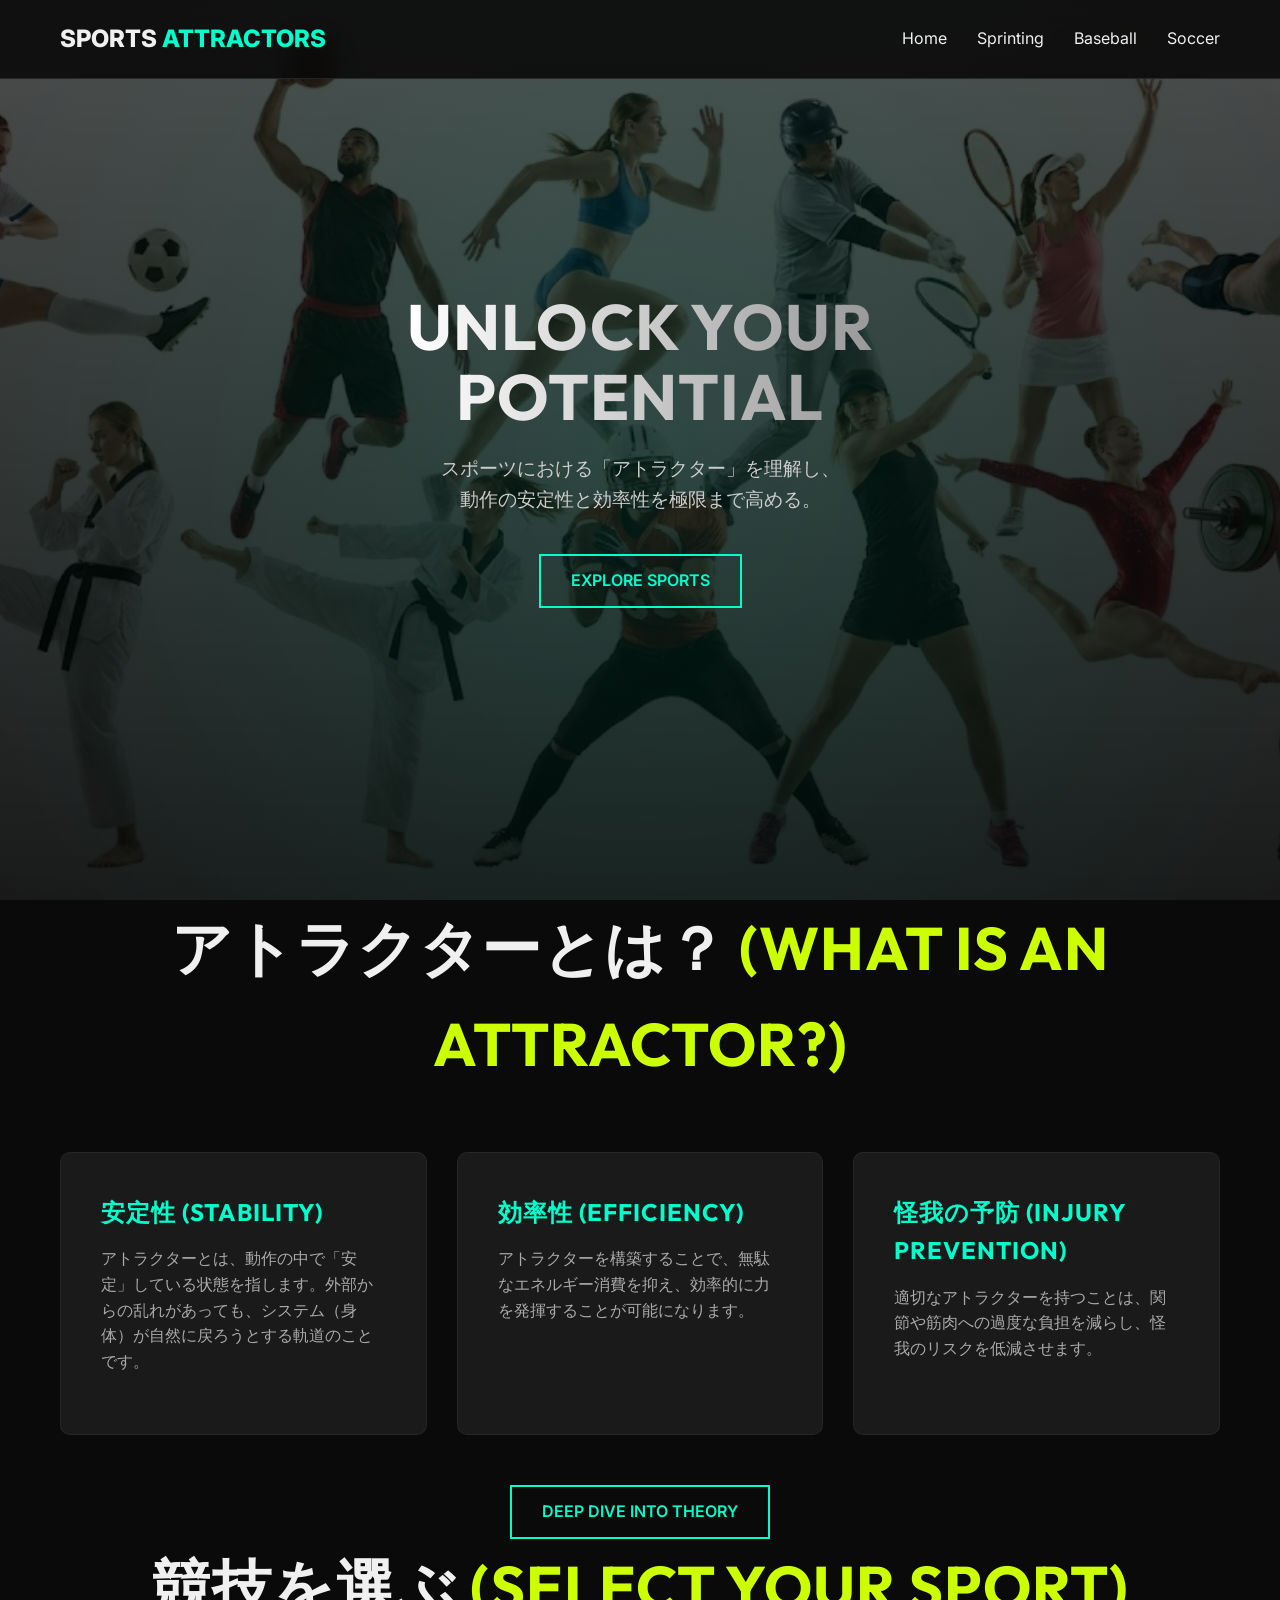
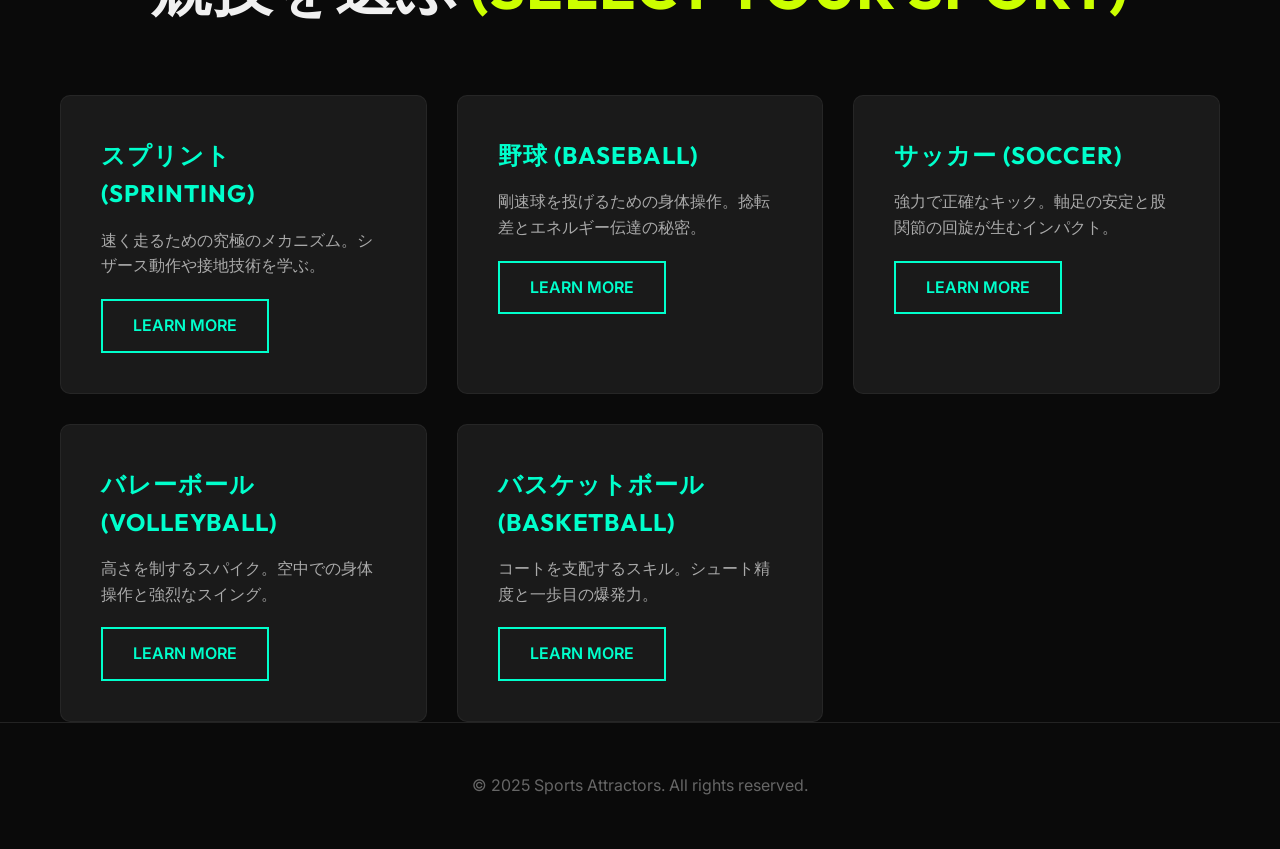
==== index.html @ 2d7e6787 "first" ====
<!DOCTYPE html>
<html lang="ja">

<head>
    <meta charset="UTF-8">
    <meta name="viewport" content="width=device-width, initial-scale=1.0">
    <title>Sports Attractors | Unlock Your Potential</title>
    <link rel="preconnect" href="https://fonts.googleapis.com">
    <link rel="preconnect" href="https://fonts.gstatic.com" crossorigin>
    <link href="https://fonts.googleapis.com/css2?family=Inter:wght@400;600&family=Outfit:wght@700;900&display=swap"
        rel="stylesheet">
    <link rel="stylesheet" href="style.css">
</head>

<body>
    <header>
        <div class="container">
            <nav>
                <div class="logo">SPORTS <span>ATTRACTORS</span></div>
                <div class="nav-links">
                    <a href="index.html">Home</a>
                    <a href="sprinting.html">Sprinting</a>
                    <a href="baseball.html">Baseball</a>
                    <a href="soccer.html">Soccer</a>
                </div>
            </nav>
        </div>
    </header>

    <section class="hero">
        <div class="hero-content">
            <h1>UNLOCK YOUR <br><span>POTENTIAL</span></h1>
            <p>スポーツにおける「アトラクター」を理解し、<br>動作の安定性と効率性を極限まで高める。</p>
            <a href="#sports" class="btn">Explore Sports</a>
        </div>
    </section>

    <section id="intro" class="container">
        <div class="section-title">
            <h2>アトラクターとは？ <span>(What is an Attractor?)</span></h2>
        </div>
        <div class="grid">
            <div class="card">
                <h3>安定性 (Stability)</h3>
                <p>アトラクターとは、動作の中で「安定」している状態を指します。外部からの乱れがあっても、システム（身体）が自然に戻ろうとする軌道のことです。</p>
            </div>
            <div class="card">
                <h3>効率性 (Efficiency)</h3>
                <p>アトラクターを構築することで、無駄なエネルギー消費を抑え、効率的に力を発揮することが可能になります。</p>
            </div>
            <div class="card">
                <h3>怪我の予防 (Injury Prevention)</h3>
                <p>適切なアトラクターを持つことは、関節や筋肉への過度な負担を減らし、怪我のリスクを低減させます。</p>
            </div>
        </div>
        <div style="text-align: center; margin-top: 50px;">
            <a href="theory.html" class="btn">Deep Dive into Theory</a>
        </div>
    </section>

    <section id="sports" class="container">
        <div class="section-title">
            <h2>競技を選ぶ <span>(Select Your Sport)</span></h2>
        </div>
        <div class="grid">
            <div class="card">
                <h3>スプリント (Sprinting)</h3>
                <p>速く走るための究極のメカニズム。シザース動作や接地技術を学ぶ。</p>
                <a href="sprinting.html" class="btn">Learn More</a>
            </div>
            <div class="card">
                <h3>野球 (Baseball)</h3>
                <p>剛速球を投げるための身体操作。捻転差とエネルギー伝達の秘密。</p>
                <a href="baseball.html" class="btn">Learn More</a>
            </div>
            <div class="card">
                <h3>サッカー (Soccer)</h3>
                <p>強力で正確なキック。軸足の安定と股関節の回旋が生むインパクト。</p>
                <a href="soccer.html" class="btn">Learn More</a>
            </div>
            <div class="card">
                <h3>バレーボール (Volleyball)</h3>
                <p>高さを制するスパイク。空中での身体操作と強烈なスイング。</p>
                <a href="volleyball.html" class="btn">Learn More</a>
            </div>
            <div class="card">
                <h3>バスケットボール (Basketball)</h3>
                <p>コートを支配するスキル。シュート精度と一歩目の爆発力。</p>
                <a href="basketball.html" class="btn">Learn More</a>
            </div>
        </div>
    </section>

    <footer>
        <div class="container">
            <p>&copy; 2025 Sports Attractors. All rights reserved.</p>
        </div>
    </footer>

    <script src="script.js"></script>
</body>

</html>
---- style.css ----
:root {
    --bg-color: #0a0a0a;
    --text-color: #f0f0f0;
    --primary-color: #00ffcc;
    /* Cyan/Teal Neon */
    --secondary-color: #ccff00;
    /* Lime Neon */
    --accent-color: #ff0066;
    /* Pink Neon for highlights */
    --card-bg: #1a1a1a;
    --font-main: 'Inter', sans-serif;
    --font-heading: 'Outfit', sans-serif;
}

* {
    margin: 0;
    padding: 0;
    box-sizing: border-box;
}

body {
    background-color: var(--bg-color);
    color: var(--text-color);
    font-family: var(--font-main);
    line-height: 1.6;
    overflow-x: hidden;
}

h1,
h2,
h3,
h4,
h5,
h6 {
    font-family: var(--font-heading);
    font-weight: 700;
    text-transform: uppercase;
    letter-spacing: 1px;
}

a {
    text-decoration: none;
    color: inherit;
    transition: color 0.3s ease;
}

ul {
    list-style: none;
}

/* Utilities */
.container {
    max-width: 1200px;
    margin: 0 auto;
    padding: 0 20px;
}

.btn {
    display: inline-block;
    padding: 12px 30px;
    background: transparent;
    border: 2px solid var(--primary-color);
    color: var(--primary-color);
    font-weight: 600;
    text-transform: uppercase;
    cursor: pointer;
    transition: all 0.3s ease;
}

.btn:hover {
    background: var(--primary-color);
    color: var(--bg-color);
    box-shadow: 0 0 15px var(--primary-color);
}

/* Header */
header {
    padding: 20px 0;
    position: fixed;
    width: 100%;
    top: 0;
    z-index: 1000;
    background: rgba(10, 10, 10, 0.9);
    backdrop-filter: blur(10px);
    border-bottom: 1px solid rgba(255, 255, 255, 0.1);
}

nav {
    display: flex;
    justify-content: space-between;
    align-items: center;
}

.logo {
    font-size: 1.5rem;
    font-weight: 800;
    color: var(--text-color);
}

.logo span {
    color: var(--primary-color);
}

.nav-links {
    display: flex;
    gap: 30px;
}

.nav-links a:hover {
    color: var(--primary-color);
}

/* Hero Section */
.hero {
    height: 100vh;
    display: flex;
    align-items: center;
    justify-content: center;
    text-align: center;
    background-image: linear-gradient(rgba(0, 0, 0, 0.7), rgba(0, 0, 0, 0.9)), url('images/FV.jpg');
    background-size: cover;
    background-position: center;
    background-attachment: fixed;
    position: relative;
    overflow: hidden;
}

.hero::before {
    content: '';
    position: absolute;
    width: 200%;
    height: 200%;
    background: radial-gradient(circle, rgba(0, 255, 204, 0.1) 0%, transparent 50%);
    animation: rotate 20s linear infinite;
}

@keyframes rotate {
    0% {
        transform: rotate(0deg);
    }

    100% {
        transform: rotate(360deg);
    }
}

.hero-content {
    position: relative;
    z-index: 1;
    max-width: 800px;
}

.hero h1 {
    font-size: 4rem;
    margin-bottom: 20px;
    line-height: 1.1;
    background: linear-gradient(to right, #fff, #999);
    -webkit-background-clip: text;
    background-clip: text;
    -webkit-text-fill-color: transparent;
}

.hero p {
    font-size: 1.2rem;
    color: #ccc;
    margin-bottom: 40px;
}

/* Section Styles */
section {
    padding: 100px 0;
}

.section-title {
    font-size: 2.5rem;
    margin-bottom: 60px;
    text-align: center;
}

.section-title span {
    color: var(--secondary-color);
}

/* Grid */
.grid {
    display: grid;
    grid-template-columns: repeat(auto-fit, minmax(300px, 1fr));
    gap: 30px;
}

.card {
    background: var(--card-bg);
    padding: 40px;
    border-radius: 10px;
    border: 1px solid rgba(255, 255, 255, 0.05);
    transition: transform 0.3s ease, border-color 0.3s ease;
}

.card:hover {
    transform: translateY(-10px);
    border-color: var(--primary-color);
}

.card h3 {
    font-size: 1.5rem;
    margin-bottom: 15px;
    color: var(--primary-color);
}

.card p {
    color: #aaa;
    margin-bottom: 20px;
}

/* Footer */
footer {
    padding: 50px 0;
    text-align: center;
    border-top: 1px solid rgba(255, 255, 255, 0.1);
    color: #666;
}

/* Exercise Grid */
.attractor-section {
    margin-bottom: 80px;
}

.attractor-desc {
    font-size: 1.1rem;
    color: #ccc;
    margin-bottom: 30px;
    max-width: 800px;
}

.exercise-grid {
    display: grid;
    grid-template-columns: repeat(auto-fit, minmax(250px, 1fr));
    gap: 20px;
}

.exercise-card {
    background: rgba(255, 255, 255, 0.03);
    border-radius: 8px;
    padding: 20px;
    border: 1px solid rgba(255, 255, 255, 0.05);
    transition: transform 0.3s ease;
}

.exercise-card:hover {
    transform: translateY(-5px);
    background: rgba(255, 255, 255, 0.05);
}

.exercise-card img {
    width: 100%;
    height: 200px;
    object-fit: cover;
    border-radius: 4px;
    margin-bottom: 15px;
    background: #000;
}

.exercise-card .placeholder-img {
    width: 100%;
    height: 200px;
    display: flex;
    align-items: center;
    justify-content: center;
    background: #222;
    color: #555;
    border-radius: 4px;
    margin-bottom: 15px;
    font-weight: 600;
    border: 1px dashed #444;
}

.exercise-card h4 {
    color: var(--secondary-color);
    margin-bottom: 10px;
    font-size: 1.1rem;
}

.exercise-card p {
    font-size: 0.9rem;
    color: #aaa;
    line-height: 1.5;
}

/* Mobile Responsiveness */
@media (max-width: 768px) {
    .hero h1 {
        font-size: 2.5rem;
    }

    .hero p {
        font-size: 1rem;
        padding: 0 20px;
    }

    .section-title {
        font-size: 2rem;
        margin-bottom: 40px;
    }

    section {
        padding: 60px 0;
    }

    /* Navigation */
    header {
        padding: 15px 0;
    }

    nav {
        flex-direction: column;
        gap: 15px;
    }

    .nav-links {
        gap: 15px;
        flex-wrap: wrap;
        justify-content: center;
    }

    .nav-links a {
        font-size: 0.9rem;
    }

    /* Cards */
    .card {
        padding: 25px;
    }

    .exercise-grid {
        grid-template-columns: 1fr;
    }
}
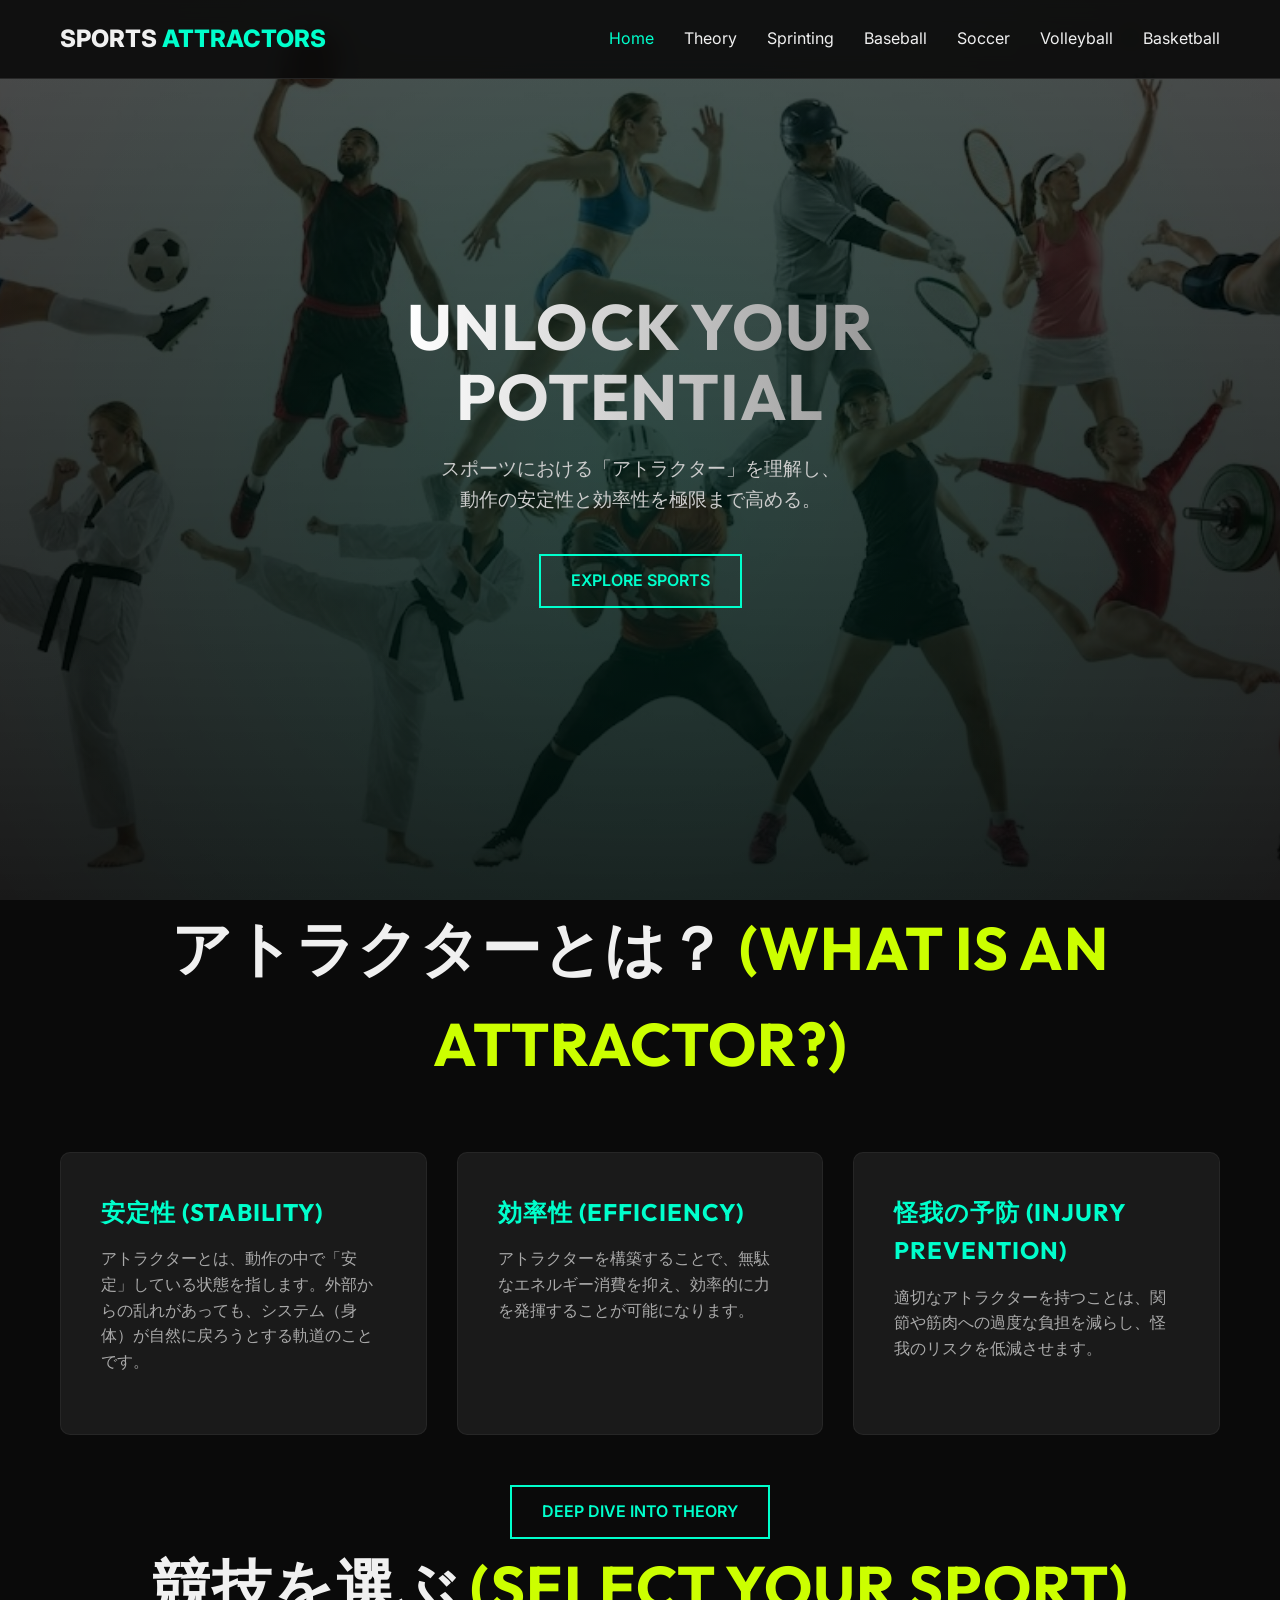
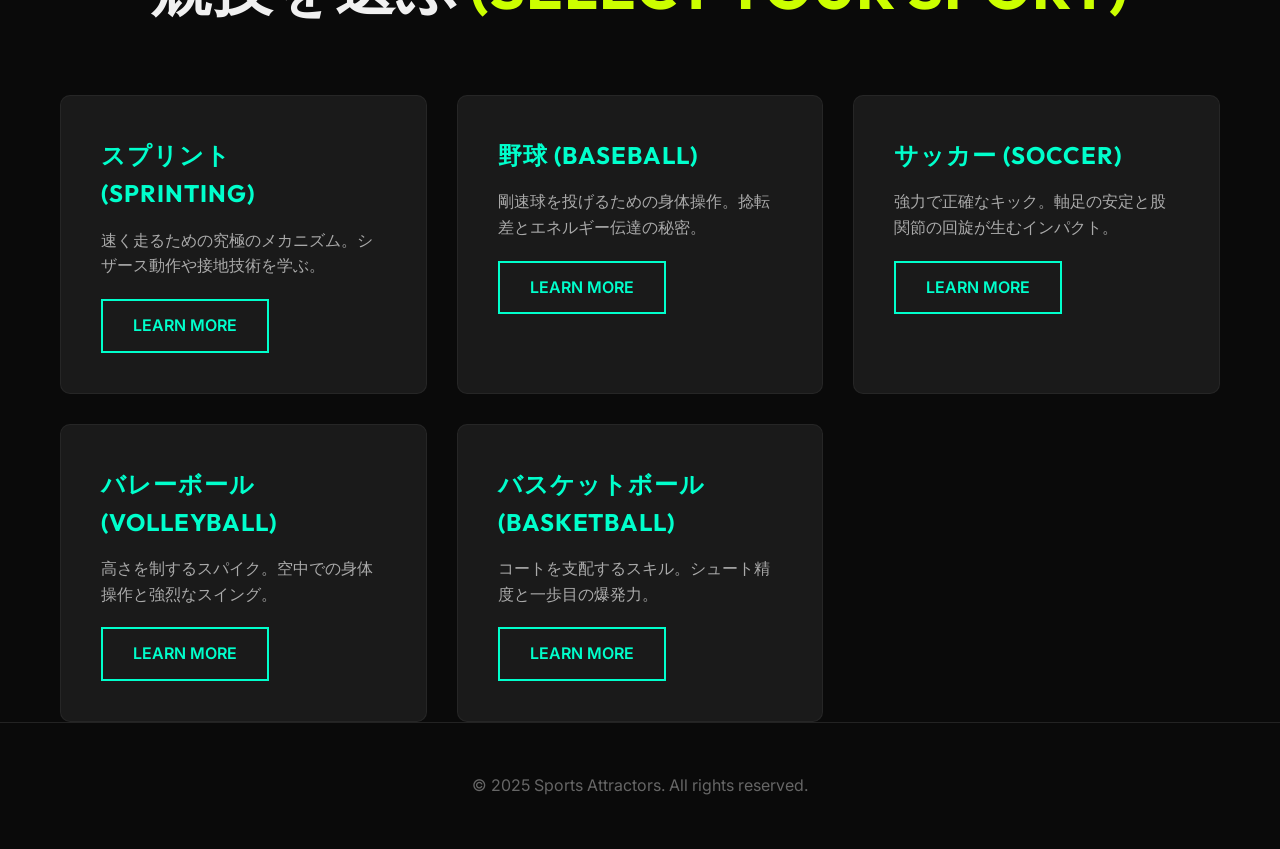
==== commit 22963490: "new" ====
--- a/index.html
+++ b/index.html
@@ -18,10 +18,13 @@
             <nav>
                 <div class="logo">SPORTS <span>ATTRACTORS</span></div>
                 <div class="nav-links">
-                    <a href="index.html">Home</a>
+                    <a href="index.html" class="active">Home</a>
+                    <a href="theory.html">Theory</a>
                     <a href="sprinting.html">Sprinting</a>
                     <a href="baseball.html">Baseball</a>
                     <a href="soccer.html">Soccer</a>
+                    <a href="volleyball.html">Volleyball</a>
+                    <a href="basketball.html">Basketball</a>
                 </div>
             </nav>
         </div>
--- a/style.css
+++ b/style.css
@@ -106,7 +106,8 @@
     gap: 30px;
 }
 
-.nav-links a:hover {
+.nav-links a:hover,
+.nav-links a.active {
     color: var(--primary-color);
 }
 
